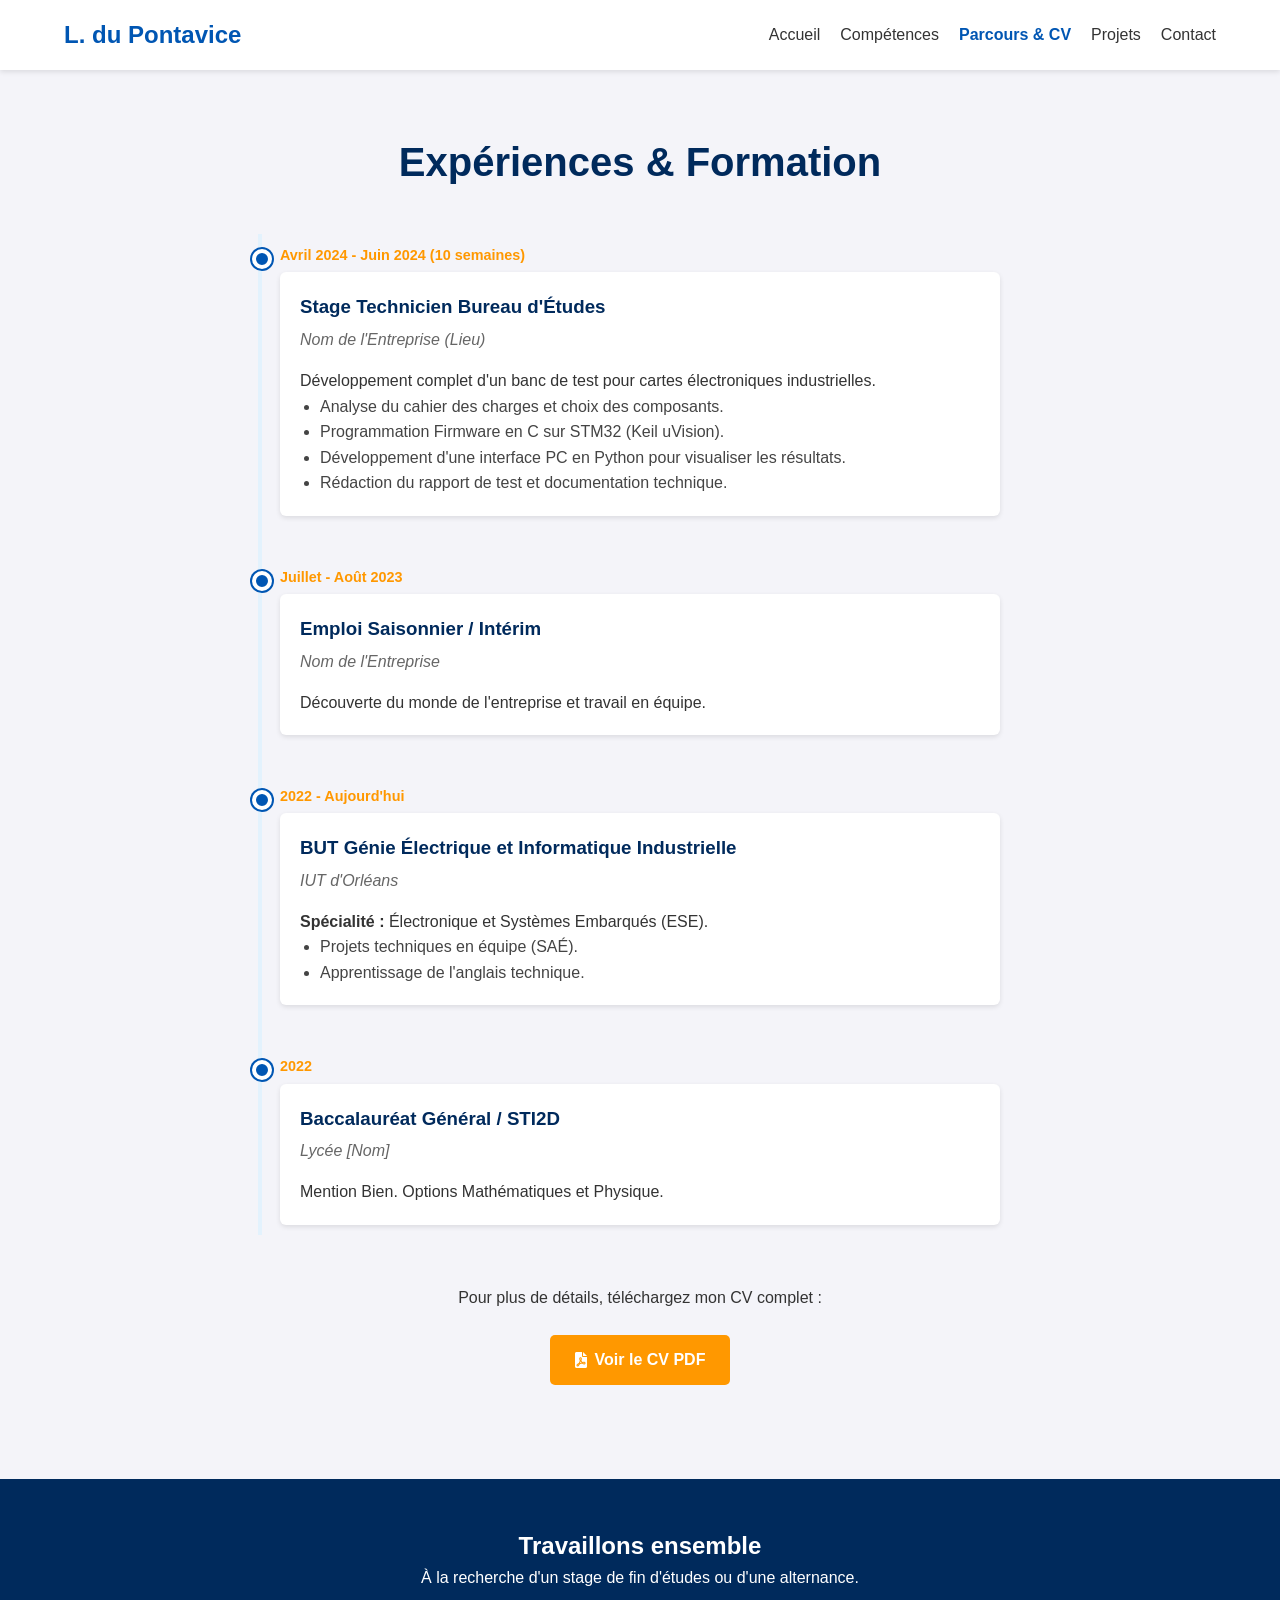
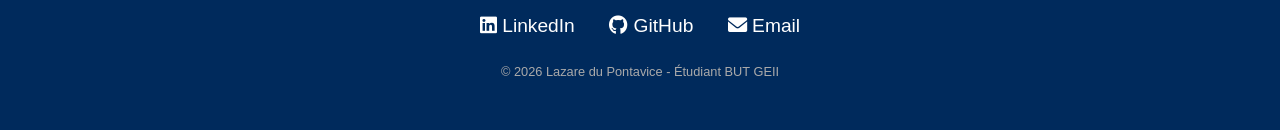
==== parcours.html @ e398cde5 "Create parcours.html" ====
<!DOCTYPE html>
<html lang="fr">
<head>
    <meta charset="UTF-8">
    <meta name="viewport" content="width=device-width, initial-scale=1.0">
    <meta name="description" content="Parcours et Expériences de Lazare du Pontavice - BUT3 GEII ESE.">
    <title>Mon Parcours - Lazare du Pontavice</title>
    <link rel="stylesheet" href="style.css">
    <link rel="stylesheet" href="https://cdnjs.cloudflare.com/ajax/libs/font-awesome/6.0.0/css/all.min.css">
</head>
<body>

    <nav>
        <div class="logo">L. du Pontavice</div>
        <ul>
            <li><a href="index.html">Accueil</a></li>
            <li><a href="index.html#competences">Compétences</a></li>
            <li><a href="parcours.html" style="color: #0056b3; font-weight: bold;">Parcours & CV</a></li>
            <li><a href="index.html#projets">Projets</a></li>
            <li><a href="#contact">Contact</a></li>
        </ul>
    </nav>

    <section style="padding-top: 60px;">
        <h1 style="text-align:center; color:#002a5c; margin-bottom:40px; font-size: 2.5rem;">Expériences & Formation</h1>

        <div class="timeline">
            
            <div class="timeline-item">
                <div class="timeline-dot"></div>
                <div class="timeline-date">Avril 2024 - Juin 2024 (10 semaines)</div>
                <div class="timeline-content">
                    <h3>Stage Technicien Bureau d'Études</h3>
                    <h4>Nom de l'Entreprise (Lieu)</h4>
                    <p>Développement complet d'un banc de test pour cartes électroniques industrielles.</p>
                    <ul>
                        <li>Analyse du cahier des charges et choix des composants.</li>
                        <li>Programmation Firmware en C sur STM32 (Keil uVision).</li>
                        <li>Développement d'une interface PC en Python pour visualiser les résultats.</li>
                        <li>Rédaction du rapport de test et documentation technique.</li>
                    </ul>
                </div>
            </div>

            <div class="timeline-item">
                <div class="timeline-dot"></div>
                <div class="timeline-date">Juillet - Août 2023</div>
                <div class="timeline-content">
                    <h3>Emploi Saisonnier / Intérim</h3>
                    <h4>Nom de l'Entreprise</h4>
                    <p>Découverte du monde de l'entreprise et travail en équipe.</p>
                </div>
            </div>

            <div class="timeline-item">
                <div class="timeline-dot"></div>
                <div class="timeline-date">2022 - Aujourd'hui</div>
                <div class="timeline-content">
                    <h3>BUT Génie Électrique et Informatique Industrielle</h3>
                    <h4>IUT d'Orléans</h4>
                    <p><strong>Spécialité :</strong> Électronique et Systèmes Embarqués (ESE).</p>
                    <ul>
                        <li>Projets techniques en équipe (SAÉ).</li>
                        <li>Apprentissage de l'anglais technique.</li>
                    </ul>
                </div>
            </div>

            <div class="timeline-item">
                <div class="timeline-dot"></div>
                <div class="timeline-date">2022</div>
                <div class="timeline-content">
                    <h3>Baccalauréat Général / STI2D</h3>
                    <h4>Lycée [Nom]</h4>
                    <p>Mention Bien. Options Mathématiques et Physique.</p>
                </div>
            </div>

        </div>

        <div style="text-align:center; margin-top:50px; margin-bottom: 20px;">
            <p style="margin-bottom: 15px;">Pour plus de détails, téléchargez mon CV complet :</p>
            <a href="./assets/CV_Lazare_Web.pdf" class="btn primary" target="_blank" rel="noopener noreferrer">
                <i class="fas fa-file-pdf"></i> Voir le CV PDF
            </a>
        </div>
    </section>

    <footer id="contact">
        <h2>Travaillons ensemble</h2>
        <p>À la recherche d'un stage de fin d'études ou d'une alternance.</p>
        <div class="social-links">
            <a href="https://www.linkedin.com/in/lazare-du-pontavice-69ba2b336/" target="_blank" rel="noopener noreferrer"><i class="fab fa-linkedin"></i> LinkedIn</a>
            <a href="https://github.com/Nasl1" target="_blank" rel="noopener noreferrer"><i class="fab fa-github"></i> GitHub</a>
            <a href="mailto:lazare.du.pontavice@gmail.com"><i class="fas fa-envelope"></i> Email</a>
        </div>
        <p class="copyright">© 2026 Lazare du Pontavice - Étudiant BUT GEII</p>
    </footer>

</body>
</html>
---- style.css ----
/* --- RESET & GLOBAL --- */
* { margin: 0; padding: 0; box-sizing: border-box; }

body {
    font-family: 'Segoe UI', Tahoma, Geneva, Verdana, sans-serif;
    line-height: 1.6;
    color: #333;
    background-color: #f4f4f9;
}

a { text-decoration: none; color: inherit; }
ul { list-style: none; }

/* --- NAVIGATION --- */
nav {
    display: flex;
    justify-content: space-between;
    align-items: center;
    padding: 1rem 5%;
    background-color: #fff;
    box-shadow: 0 2px 5px rgba(0,0,0,0.1);
    position: sticky;
    top: 0;
    z-index: 1000;
}

nav .logo {
    font-size: 1.5rem;
    font-weight: bold;
    color: #0056b3;
}

nav ul { display: flex; }
nav ul li { margin-left: 20px; }
nav ul li a { font-weight: 500; transition: 0.3s; }
nav ul li a:hover { color: #0056b3; }

/* --- HERO HEADER --- */
header {
    height: 85vh;
    background: linear-gradient(135deg, #0056b3, #002a5c);
    color: white;
    display: flex;
    justify-content: center;
    align-items: center;
    text-align: center;
    padding: 0 20px;
}

header h1 { font-size: 3.5rem; margin-bottom: 10px; }
header h2 { font-size: 1.5rem; font-weight: 300; margin-bottom: 20px; color: #cbdced; }

.btn {
    padding: 12px 25px;
    border-radius: 5px;
    font-weight: bold;
    transition: 0.3s;
    margin: 10px;
    display: inline-flex;
    align-items: center;
    gap: 8px;
    cursor: pointer;
    border: none;
    font-size: 1rem;
}

.btn.primary { background-color: #ff9800; color: white; }
.btn.primary:hover { background-color: #e68900; }

.btn.secondary { border: 2px solid white; color: white; background: transparent; }
.btn.secondary:hover { background-color: white; color: #0056b3; }

.btn.small { font-size: 0.9rem; padding: 8px 15px; }

/* --- SECTIONS GÉNÉRALES --- */
section { padding: 4rem 10%; }
.section-title {
    text-align: center;
    margin-bottom: 3rem;
    font-size: 2rem;
    color: #002a5c;
    position: relative;
}
.section-title::after {
    content: '';
    display: block;
    width: 60px;
    height: 3px;
    background: #ff9800;
    margin: 10px auto 0;
}

/* --- COMPÉTENCES --- */
.skills-container {
    display: flex;
    flex-wrap: wrap;
    justify-content: space-between;
    gap: 20px;
}

.skill-card {
    flex: 1 1 300px;
    background: white;
    padding: 2rem;
    border-radius: 8px;
    box-shadow: 0 4px 6px rgba(0,0,0,0.1);
    text-align: center;
    transition: transform 0.3s;
}

.skill-card:hover { transform: translateY(-5px); }
.skill-card i { font-size: 2.5rem; color: #0056b3; margin-bottom: 1rem; }
.skill-card h3 { margin-bottom: 1rem; color: #002a5c; }
.skill-card ul { text-align: left; padding-left: 20px; }
.skill-card ul li::before { content: "•"; color: #ff9800; font-weight: bold; display: inline-block; width: 1em; }

/* --- PROJETS GRID --- */
.projects-grid {
    display: grid;
    grid-template-columns: repeat(auto-fit, minmax(300px, 1fr));
    gap: 30px;
}
.project-card {
    background: white;
    border-radius: 10px;
    overflow: hidden;
    box-shadow: 0 4px 6px rgba(0,0,0,0.1);
    transition: 0.3s;
}
.project-card:hover { transform: translateY(-3px); box-shadow: 0 8px 15px rgba(0,0,0,0.1); }

.project-img-placeholder {
    background-color: #e9ecef;
    height: 180px;
    display: flex;
    align-items: center;
    justify-content: center;
    color: #6c757d;
    overflow: hidden;
}

.project-info { padding: 20px; }
.project-info h3 { margin-bottom: 10px; color: #002a5c; }
.tag {
    background-color: #e3f2fd;
    color: #0056b3;
    padding: 4px 8px;
    border-radius: 4px;
    font-size: 0.8rem;
    margin-right: 5px;
    display: inline-block;
    margin-bottom: 5px;
}

/* --- CENTRES D'INTÉRÊT --- */
.interests-container {
    display: flex;
    flex-wrap: wrap;
    justify-content: center;
    gap: 30px;
}

.interest-item {
    flex: 1 1 250px;
    text-align: center;
    padding: 20px;
    max-width: 350px;
}

.interest-icon {
    width: 80px;
    height: 80px;
    background-color: #e3f2fd;
    color: #0056b3;
    border-radius: 50%;
    display: flex;
    align-items: center;
    justify-content: center;
    font-size: 2rem;
    margin: 0 auto 15px auto;
    transition: 0.3s;
}

.interest-item:hover .interest-icon {
    background-color: #0056b3;
    color: white;
    transform: scale(1.1);
}

.interest-item h3 {
    color: #002a5c;
    margin-bottom: 10px;
}

.interest-item p {
    font-size: 0.95rem;
    color: #555;
}

/* --- GESTION DES IMAGES (FIT) --- */
.img-fit {
    width: 100%;
    height: 100%;
    object-fit: cover;
    display: block;
}

/* --- VUES DÉTAILS (FICHE PRODUIT & PARCOURS) --- */
.detail-nav {
    display: flex;
    justify-content: space-between;
    align-items: center;
    padding: 15px 5%;
    background-color: #fff;
    border-bottom: 1px solid #eee;
}

.btn-back {
    background: none;
    border: 2px solid #0056b3;
    color: #0056b3;
    padding: 8px 15px;
    border-radius: 5px;
    cursor: pointer;
    font-size: 1rem;
    font-weight: bold;
    display: flex;
    align-items: center;
    gap: 10px;
    transition: 0.3s;
}
.btn-back:hover { background-color: #0056b3; color: white; }

.product-container {
    max-width: 1200px;
    margin: 40px auto;
    padding: 0 5%;
    display: grid;
    grid-template-columns: 1fr 1fr;
    gap: 50px;
}
.img-box-large {
    background-color: #e9ecef;
    height: 400px;
    border-radius: 10px;
    display: flex;
    flex-direction: column;
    align-items: center;
    justify-content: center;
    color: #6c757d;
    overflow: hidden;
}
.product-details h1 { font-size: 2.5rem; color: #002a5c; margin-bottom: 15px; }
.product-details h3 {
    margin-top: 25px; margin-bottom: 10px; color: #0056b3;
    border-bottom: 2px solid #ff9800; display: inline-block;
}
.product-details li { margin-bottom: 8px; }

/* --- TIMELINE (EXPÉRIENCES) --- */
.timeline {
    position: relative;
    max-width: 800px;
    margin: 0 auto;
}
.timeline::after {
    content: '';
    position: absolute;
    width: 4px;
    background-color: #e3f2fd;
    top: 0; bottom: 0; left: 20px;
    margin-left: -2px;
}
.timeline-item {
    padding: 10px 40px;
    position: relative;
    width: 100%;
    margin-bottom: 30px;
}
.timeline-dot {
    position: absolute;
    width: 20px; height: 20px;
    left: 12px;
    background-color: #0056b3;
    border: 4px solid #fff;
    top: 15px;
    border-radius: 50%;
    z-index: 1;
    box-shadow: 0 0 0 2px #0056b3;
}
.timeline-date { font-weight: bold; color: #ff9800; margin-bottom: 5px; font-size: 0.9rem; }
.timeline-content {
    background: white;
    padding: 20px;
    border-radius: 6px;
    box-shadow: 0 2px 5px rgba(0,0,0,0.1);
}
.timeline-content h3 { color: #002a5c; margin-bottom: 5px; }
.timeline-content h4 { color: #666; font-weight: normal; font-style: italic; margin-bottom: 15px; }
.timeline-content ul { list-style-type: disc; padding-left: 20px; color: #444; }

/* --- FOOTER --- */
footer {
    background-color: #002a5c;
    color: white;
    text-align: center;
    padding: 3rem 10%;
}
.social-links { margin: 20px 0; }
.social-links a { margin: 0 15px; font-size: 1.2rem; transition: 0.3s; color: white; }
.social-links a:hover { color: #ff9800; }
.copyright { font-size: 0.8rem; color: #aaa; margin-top: 20px; }

/* --- MOBILE --- */
@media (max-width: 768px) {
    header h1 { font-size: 2.2rem; }
    nav ul { display: none; }
    .product-container { grid-template-columns: 1fr; }
    .img-box-large { height: 250px; }
    .timeline::after { left: 15px; }
    .timeline-dot { left: 7px; }
    .timeline-item { padding-left: 45px; padding-right: 0; }
}
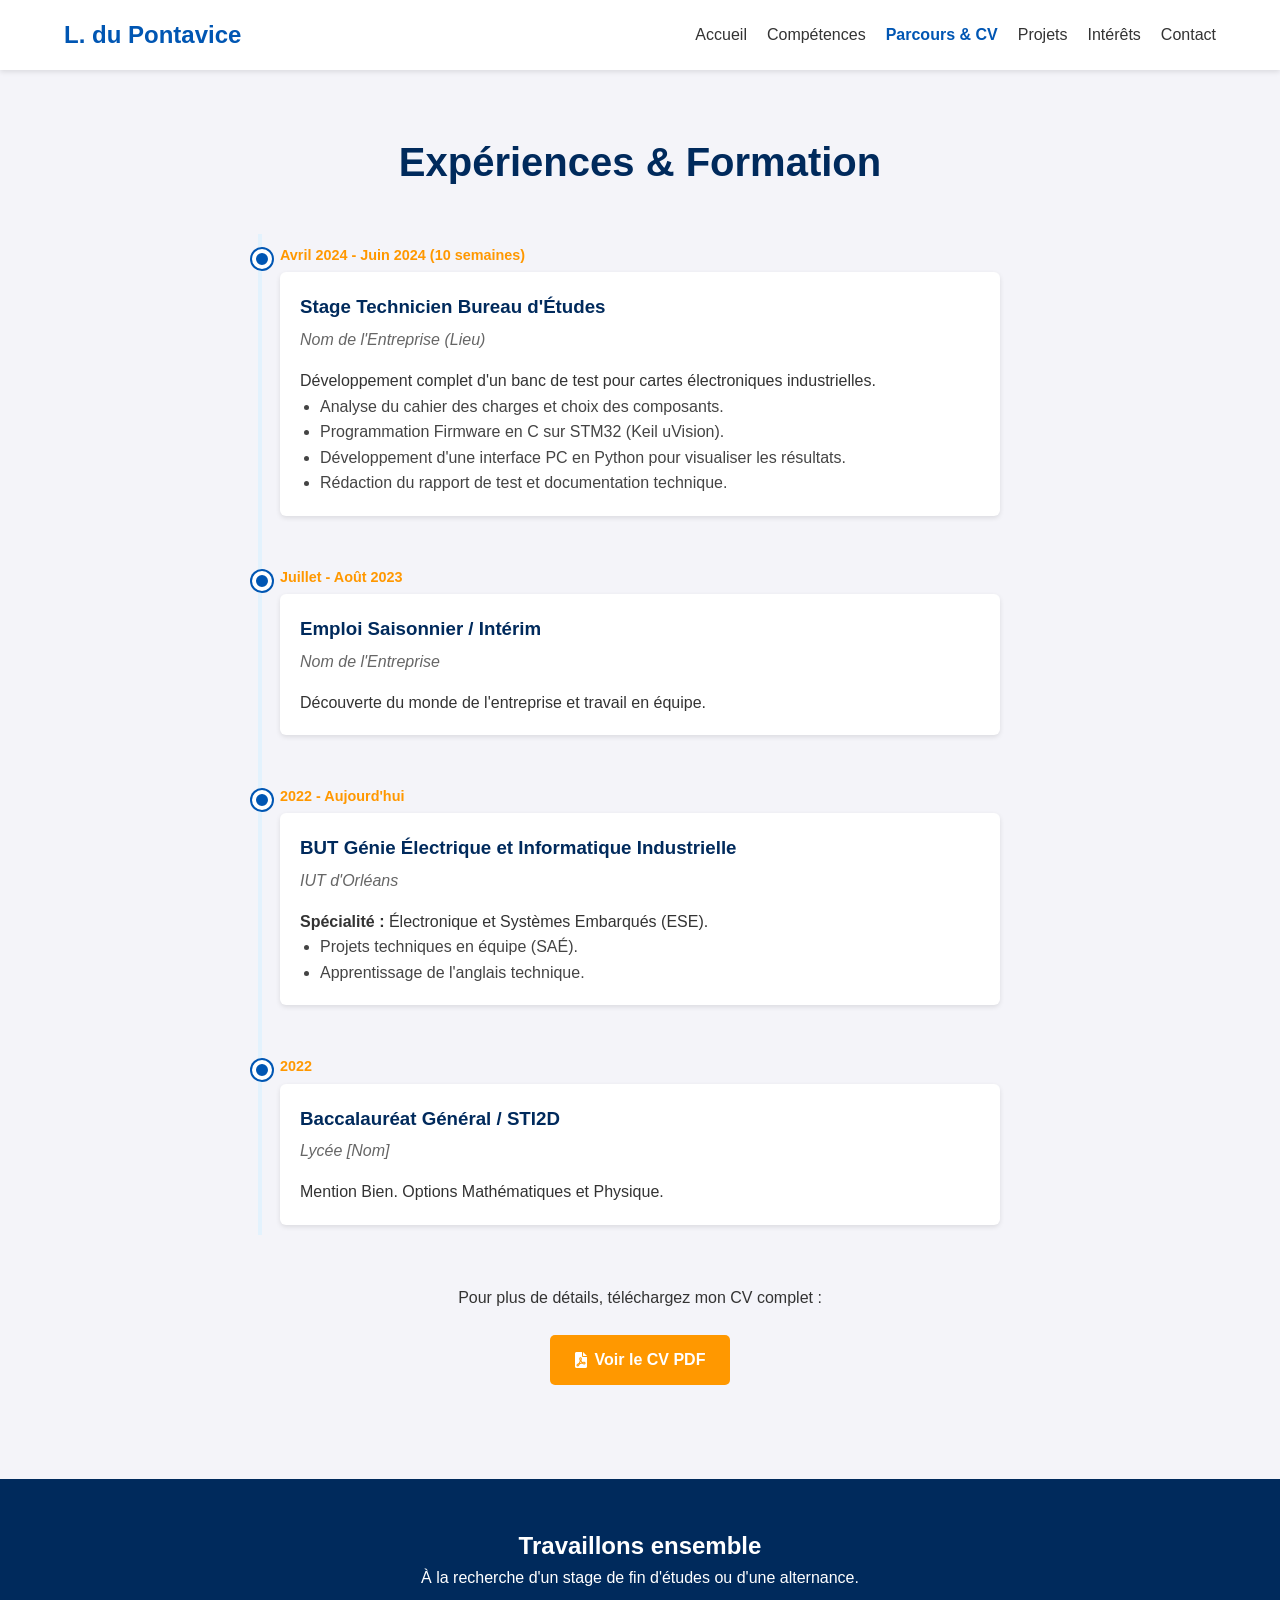
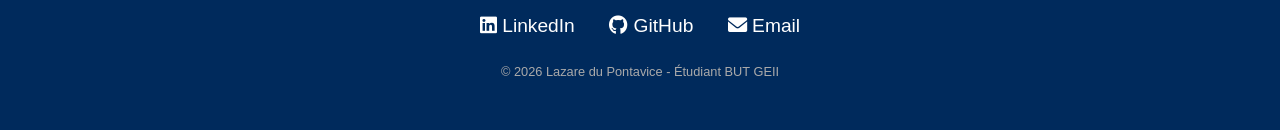
==== commit b5c16d16: "Update parcours.html" ====
--- a/parcours.html
+++ b/parcours.html
@@ -17,6 +17,7 @@
             <li><a href="index.html#competences">Compétences</a></li>
             <li><a href="parcours.html" style="color: #0056b3; font-weight: bold;">Parcours & CV</a></li>
             <li><a href="index.html#projets">Projets</a></li>
+            <li><a href="interets.html">Intérêts</a></li>
             <li><a href="#contact">Contact</a></li>
         </ul>
     </nav>
